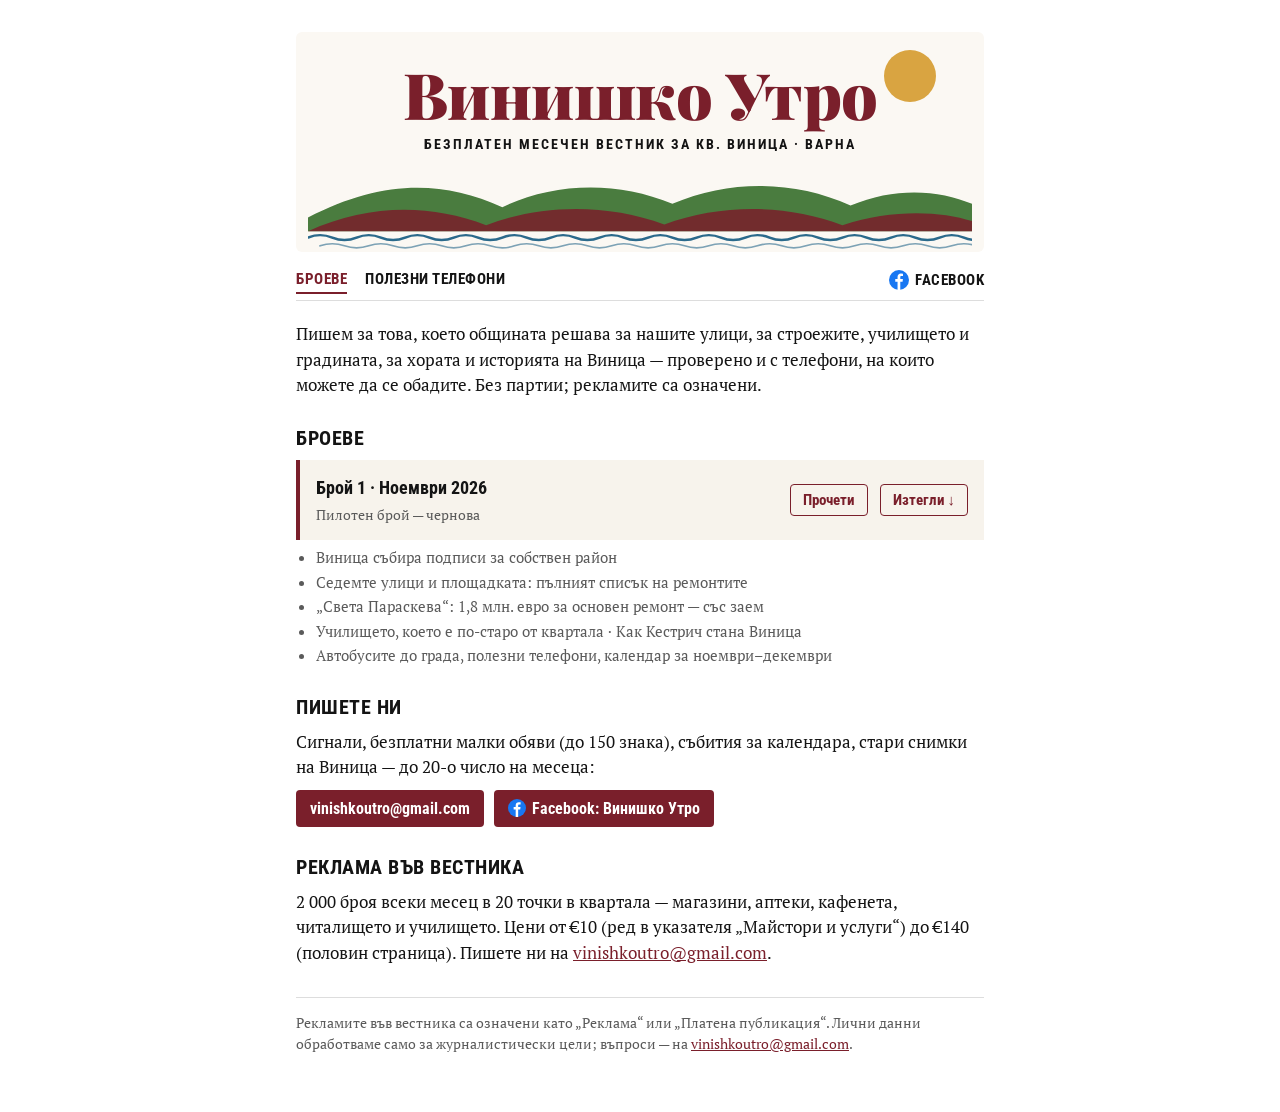
==== index.html @ d51e1d0f "Site: cover band like the Facebook cover (hills, sun, sea; title as real text), responsive and dark-" ====
<!DOCTYPE html>
<html lang="bg">
<head>
<meta charset="utf-8">
<meta name="viewport" content="width=device-width, initial-scale=1">
<title>Винишко Утро — вестникът на квартала</title>
<meta name="description" content="Безплатен месечен вестник за кв. Виница, Варна. Всички броеве в PDF.">
<link href="https://fonts.googleapis.com/css2?family=Playfair+Display:wght@900&family=PT+Serif:ital,wght@0,400;0,700;1,400&family=Roboto+Condensed:wght@400;700&display=swap" rel="stylesheet">
<link rel="stylesheet" href="site.css?v=6">
</head>
<body>
<main>
<header class="hero"><span class="sun" aria-hidden="true"></span><h1>Винишко Утро</h1><p class="tag">Безплатен месечен вестник за кв. Виница · Варна</p><svg class="land" viewBox="0 0 1640 250" preserveAspectRatio="none" aria-hidden="true"><path d="M0 150 C180 40 330 40 480 120 C600 50 760 40 900 110 C1040 40 1200 40 1340 115 C1450 60 1560 70 1640 110 L1640 190 L0 190 Z" fill="#4a7c3f"/><path d="M0 190 C150 110 300 110 440 172 C580 110 740 110 880 170 C1020 110 1180 110 1320 172 C1440 125 1560 130 1640 160 L1640 190 Z" fill="#7a1f2b" opacity=".85"/><path d="M0 208 q30 -14 60 0 t60 0 t60 0 t60 0 t60 0 t60 0 t60 0 t60 0 t60 0 t60 0 t60 0 t60 0 t60 0 t60 0 t60 0 t60 0 t60 0 t60 0 t60 0 t60 0 t60 0 t60 0 t60 0 t60 0 t60 0 t60 0 t60 0 t60 0" stroke="#2b6a8c" stroke-width="7" fill="none" stroke-linecap="round"/><path d="M30 232 q30 -12 60 0 t60 0 t60 0 t60 0 t60 0 t60 0 t60 0 t60 0 t60 0 t60 0 t60 0 t60 0 t60 0 t60 0 t60 0 t60 0 t60 0 t60 0 t60 0 t60 0 t60 0 t60 0 t60 0 t60 0 t60 0 t60 0 t60 0" stroke="#2b6a8c" stroke-width="5" fill="none" stroke-linecap="round" opacity=".6"/></svg></header>
<nav><a href="./" aria-current="page">Броеве</a><a href="telefoni.html">Полезни телефони</a><a class="fb" href="https://www.facebook.com/vinishkoutro" target="_blank" rel="noopener"><svg class="fbicon" viewBox="0 0 24 24" aria-hidden="true"><circle cx="12" cy="12" r="12" fill="#1877F2"/><path fill="#fff" d="M15.12 7.32H16.8V4.4a22 22 0 0 0-2.45-.13c-2.43 0-4.09 1.48-4.09 4.2v2.34H7.52v3.18h2.74V24h3.29v-9.99h2.73l.41-3.18h-3.14V8.8c0-.92.25-1.48 1.57-1.48z"/></svg>Facebook</a></nav>

<p>Пишем за това, което общината решава за нашите улици, за строежите, училището и градината, за хората и историята на Виница — проверено и с телефони, на които можете да се обадите. Без партии; рекламите са означени.</p>

<h2>Броеве</h2>
<div class="issue"><div><b>Брой 1 · Ноември 2026</b><br><small>Пилотен брой — чернова</small></div><span class="acts"><a href="issues/2026-11-broi-01.pdf" class="read" target="_blank" rel="noopener">Прочети</a><a href="issues/2026-11-broi-01.pdf" download>Изтегли ↓</a></span></div>
<ul class="inside">
<li>Виница събира подписи за собствен район</li>
<li>Седемте улици и площадката: пълният списък на ремонтите</li>
<li>„Света Параскева“: 1,8 млн. евро за основен ремонт — със заем</li>
<li>Училището, което е по-старо от квартала · Как Кестрич стана Виница</li>
<li>Автобусите до града, полезни телефони, календар за ноември–декември</li>
</ul>

<h2>Пишете ни</h2>
<p>Сигнали, безплатни малки обяви (до 150 знака), събития за календара, стари снимки на Виница — до 20-о число на месеца:</p>
<div class="contact"><a href="mailto:vinishkoutro@gmail.com">vinishkoutro@gmail.com</a><a href="https://www.facebook.com/vinishkoutro" target="_blank" rel="noopener"><svg class="fbicon" viewBox="0 0 24 24" aria-hidden="true"><circle cx="12" cy="12" r="12" fill="#1877F2"/><path fill="#fff" d="M15.12 7.32H16.8V4.4a22 22 0 0 0-2.45-.13c-2.43 0-4.09 1.48-4.09 4.2v2.34H7.52v3.18h2.74V24h3.29v-9.99h2.73l.41-3.18h-3.14V8.8c0-.92.25-1.48 1.57-1.48z"/></svg>Facebook: Винишко Утро</a></div>

<h2>Реклама във вестника</h2>
<p>2 000 броя всеки месец в 20 точки в квартала — магазини, аптеки, кафенета, читалището и училището. Цени от €10 (ред в указателя „Майстори и услуги“) до €140 (половин страница). Пишете ни на <a href="mailto:vinishkoutro@gmail.com">vinishkoutro@gmail.com</a>.</p>

<p class="note">Рекламите във вестника са означени като „Реклама“ или „Платена публикация“. Лични данни обработваме само за журналистически цели; въпроси — на <a href="mailto:vinishkoutro@gmail.com">vinishkoutro@gmail.com</a>.</p>
</main>
<script src="viewer.js?v=1" defer></script>
</body>
</html>
---- site.css ----
:root{--ink:#141414;--accent:#7a1f2b;--muted:#5a5a5a;--paper:#fff;--tint:#f7f3ec;--rule:#ddd}
@media (prefers-color-scheme:dark){:root:not([data-theme="light"]){--ink:#eee;--accent:#e08a97;--muted:#aaa;--paper:#161616;--tint:#222;--rule:#333}}
:root[data-theme="dark"]{--ink:#eee;--accent:#e08a97;--muted:#aaa;--paper:#161616;--tint:#222;--rule:#333}
*{box-sizing:border-box}body{margin:0;background:var(--paper);color:var(--ink);font:17px/1.5 "PT Serif",Georgia,serif}
main{max-width:720px;margin:0 auto;padding:32px 16px 48px}
/* cover band — same drawing as the Facebook cover (assets/facebook/cover.html), title as real text */
.hero{--hero:#fbf8f3;position:relative;background:var(--hero);text-align:center;padding:30px 12px 0;margin:0 0 14px;border-radius:6px;overflow:hidden}
@media (prefers-color-scheme:dark){:root:not([data-theme="light"]) .hero{--hero:#231e1f}}
:root[data-theme="dark"] .hero{--hero:#231e1f}
.hero h1{font:900 clamp(38px,9vw,64px)/1 "Playfair Display",serif;color:var(--accent);margin:0;letter-spacing:-.5px}
.hero .tag{font:700 clamp(11px,2.6vw,14px) "Roboto Condensed",sans-serif;letter-spacing:2px;text-transform:uppercase;color:var(--ink);margin:10px 0 0}
.hero .sun{position:absolute;right:7%;top:18px;width:clamp(26px,7vw,52px);height:clamp(26px,7vw,52px);border-radius:50%;background:#d9a441}
.hero .land{display:block;width:100%;height:clamp(54px,12vw,86px);margin-top:14px}
.sub{font:14px "Roboto Condensed",sans-serif;letter-spacing:1px;text-transform:uppercase;color:var(--muted);margin:0 0 28px}
h2{font:700 20px "Roboto Condensed",sans-serif;text-transform:uppercase;letter-spacing:.5px;margin:28px 0 10px}
.issue{display:flex;justify-content:space-between;align-items:center;gap:12px;background:var(--tint);padding:14px 16px;border-left:4px solid var(--accent);margin-bottom:10px;flex-wrap:wrap}
.issue b{font-family:"Roboto Condensed",sans-serif;font-size:18px}
.issue a{font:700 15px "Roboto Condensed",sans-serif;color:var(--accent);text-decoration:none;border:1.5px solid var(--accent);padding:6px 12px;border-radius:4px}
.issue a:hover{background:var(--accent);color:#fff}
.note{font-size:14px;color:var(--muted);border-top:1px solid var(--rule);padding-top:14px;margin-top:32px}
p{margin:0 0 10px}
.issue small{color:var(--muted);font-size:14px}
.inside{margin:-4px 0 18px;padding:0 0 0 20px;font-size:15px;color:var(--muted)}
.inside li{margin:2px 0}
dl.phones{margin:0;display:grid;grid-template-columns:1fr auto;gap:0 16px;font-size:16px}
dl.phones dt,dl.phones dd{margin:0;padding:7px 0;border-bottom:1px solid var(--rule)}
dl.phones dd{text-align:right;white-space:nowrap}
dl.phones dt small{display:block;color:var(--muted);font-size:13px}
dl.phones dt small a[href^="tel:"]{font-size:14px}
a{color:var(--accent)}
a[href^="tel:"]{font:700 17px "Roboto Condensed",sans-serif;text-decoration:none}
.contact{display:flex;gap:10px;flex-wrap:wrap;margin:6px 0 12px}
.contact a{font:700 16px "Roboto Condensed",sans-serif;text-decoration:none;color:#fff;background:var(--accent);padding:9px 14px;border-radius:4px}
:root[data-theme="dark"] .contact a{color:#161616}
@media (prefers-color-scheme:dark){:root:not([data-theme="light"]) .contact a{color:#161616}}
.small{font-size:14px;color:var(--muted)}

nav{display:flex;align-items:center;gap:4px 18px;flex-wrap:wrap;margin:0 0 20px;padding-bottom:6px;border-bottom:1px solid var(--rule);font:700 15px "Roboto Condensed",sans-serif;text-transform:uppercase;letter-spacing:.5px}
nav a{color:var(--ink);text-decoration:none;padding:4px 0;border-bottom:2px solid transparent}
nav a:hover,nav a[aria-current]{color:var(--accent);border-bottom-color:var(--accent)}
nav .fb{margin-left:auto;display:inline-flex;align-items:center;gap:6px;border:none}
.fbicon{width:20px;height:20px;flex:none;vertical-align:-4px}
.contact a .fbicon{width:18px;height:18px;margin-right:6px}
.contact a{display:inline-flex;align-items:center}
.issue .acts{display:flex;gap:12px;flex-wrap:wrap}
/* PDF reader overlay (viewer.js) */
.pv-lock,.pv-lock body{overflow:hidden}
.pv{position:fixed;inset:0;z-index:50;background:#2b2b2b;display:none;flex-direction:column}
.pv.open{display:flex}
.pv-bar{display:flex;align-items:center;gap:10px;padding:8px 10px;background:#141414;color:#fff;font:15px "Roboto Condensed",sans-serif;padding-top:max(8px,env(safe-area-inset-top))}
.pv-title{flex:1;min-width:0;white-space:nowrap;overflow:hidden;text-overflow:ellipsis;font-size:16px}
.pv-info{white-space:nowrap;color:#bbb}
.pv-tools{display:flex;gap:6px;align-items:center}
.pv-tools button,.pv-tools a{background:#2a2a2a;color:#fff;border:1px solid #555;border-radius:4px;font:700 17px "Roboto Condensed",sans-serif;min-width:40px;height:40px;padding:0 10px;cursor:pointer;text-decoration:none;display:inline-flex;align-items:center;justify-content:center}
.pv-tools button:disabled{opacity:.35;cursor:default}
.pv-tools .pv-x{background:#7a1f2b;border-color:#7a1f2b}
.pv-pages{flex:1;overflow:auto;padding:12px 8px 24px;overscroll-behavior:contain;-webkit-overflow-scrolling:touch}
.pv-page{margin:0 auto 12px;background:#fff;box-shadow:0 2px 12px rgba(0,0,0,.5)}
.pv-page canvas{display:block;width:100%;height:100%}
.pv-msg{color:#ddd;text-align:center;margin-top:30vh;font:17px "Roboto Condensed",sans-serif}
.pv-msg a{color:#f0b8c0}
@media (max-width:560px){.pv-title{display:none}.pv-info{flex:1}.pv-tools a span{display:none}}
@media (max-width:520px){.hero{padding-top:34px}.hero .sun{top:8px;right:10px;width:22px;height:22px}.hero .tag{letter-spacing:.6px;font-size:11px}}
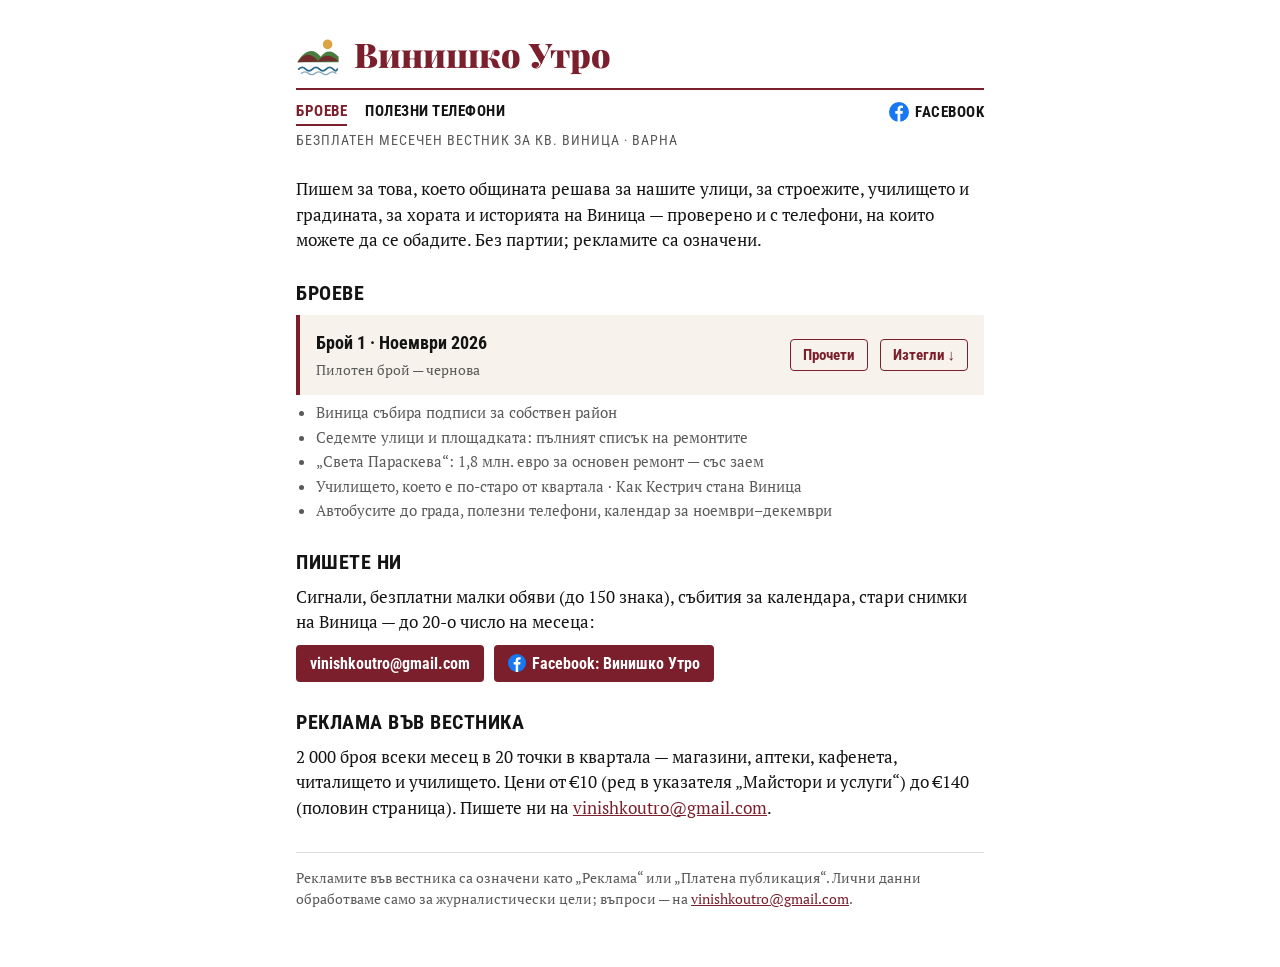
==== commit d1e2c6f3: "Revert "Site: cover band like the Facebook cover (hills, sun, sea; title as real text), responsive a" ====
--- a/index.html
+++ b/index.html
@@ -6,12 +6,13 @@
 <title>Винишко Утро — вестникът на квартала</title>
 <meta name="description" content="Безплатен месечен вестник за кв. Виница, Варна. Всички броеве в PDF.">
 <link href="https://fonts.googleapis.com/css2?family=Playfair+Display:wght@900&family=PT+Serif:ital,wght@0,400;0,700;1,400&family=Roboto+Condensed:wght@400;700&display=swap" rel="stylesheet">
-<link rel="stylesheet" href="site.css?v=6">
+<link rel="stylesheet" href="site.css?v=3">
 </head>
 <body>
 <main>
-<header class="hero"><span class="sun" aria-hidden="true"></span><h1>Винишко Утро</h1><p class="tag">Безплатен месечен вестник за кв. Виница · Варна</p><svg class="land" viewBox="0 0 1640 250" preserveAspectRatio="none" aria-hidden="true"><path d="M0 150 C180 40 330 40 480 120 C600 50 760 40 900 110 C1040 40 1200 40 1340 115 C1450 60 1560 70 1640 110 L1640 190 L0 190 Z" fill="#4a7c3f"/><path d="M0 190 C150 110 300 110 440 172 C580 110 740 110 880 170 C1020 110 1180 110 1320 172 C1440 125 1560 130 1640 160 L1640 190 Z" fill="#7a1f2b" opacity=".85"/><path d="M0 208 q30 -14 60 0 t60 0 t60 0 t60 0 t60 0 t60 0 t60 0 t60 0 t60 0 t60 0 t60 0 t60 0 t60 0 t60 0 t60 0 t60 0 t60 0 t60 0 t60 0 t60 0 t60 0 t60 0 t60 0 t60 0 t60 0 t60 0 t60 0 t60 0" stroke="#2b6a8c" stroke-width="7" fill="none" stroke-linecap="round"/><path d="M30 232 q30 -12 60 0 t60 0 t60 0 t60 0 t60 0 t60 0 t60 0 t60 0 t60 0 t60 0 t60 0 t60 0 t60 0 t60 0 t60 0 t60 0 t60 0 t60 0 t60 0 t60 0 t60 0 t60 0 t60 0 t60 0 t60 0 t60 0 t60 0" stroke="#2b6a8c" stroke-width="5" fill="none" stroke-linecap="round" opacity=".6"/></svg></header>
+<header><img src="logo.svg" alt=""><h1>Винишко Утро</h1></header>
 <nav><a href="./" aria-current="page">Броеве</a><a href="telefoni.html">Полезни телефони</a><a class="fb" href="https://www.facebook.com/vinishkoutro" target="_blank" rel="noopener"><svg class="fbicon" viewBox="0 0 24 24" aria-hidden="true"><circle cx="12" cy="12" r="12" fill="#1877F2"/><path fill="#fff" d="M15.12 7.32H16.8V4.4a22 22 0 0 0-2.45-.13c-2.43 0-4.09 1.48-4.09 4.2v2.34H7.52v3.18h2.74V24h3.29v-9.99h2.73l.41-3.18h-3.14V8.8c0-.92.25-1.48 1.57-1.48z"/></svg>Facebook</a></nav>
+<p class="sub">Безплатен месечен вестник за кв. Виница · Варна</p>
 
 <p>Пишем за това, което общината решава за нашите улици, за строежите, училището и градината, за хората и историята на Виница — проверено и с телефони, на които можете да се обадите. Без партии; рекламите са означени.</p>
 
--- a/site.css
+++ b/site.css
@@ -3,14 +3,9 @@
 :root[data-theme="dark"]{--ink:#eee;--accent:#e08a97;--muted:#aaa;--paper:#161616;--tint:#222;--rule:#333}
 *{box-sizing:border-box}body{margin:0;background:var(--paper);color:var(--ink);font:17px/1.5 "PT Serif",Georgia,serif}
 main{max-width:720px;margin:0 auto;padding:32px 16px 48px}
-/* cover band — same drawing as the Facebook cover (assets/facebook/cover.html), title as real text */
-.hero{--hero:#fbf8f3;position:relative;background:var(--hero);text-align:center;padding:30px 12px 0;margin:0 0 14px;border-radius:6px;overflow:hidden}
-@media (prefers-color-scheme:dark){:root:not([data-theme="light"]) .hero{--hero:#231e1f}}
-:root[data-theme="dark"] .hero{--hero:#231e1f}
-.hero h1{font:900 clamp(38px,9vw,64px)/1 "Playfair Display",serif;color:var(--accent);margin:0;letter-spacing:-.5px}
-.hero .tag{font:700 clamp(11px,2.6vw,14px) "Roboto Condensed",sans-serif;letter-spacing:2px;text-transform:uppercase;color:var(--ink);margin:10px 0 0}
-.hero .sun{position:absolute;right:7%;top:18px;width:clamp(26px,7vw,52px);height:clamp(26px,7vw,52px);border-radius:50%;background:#d9a441}
-.hero .land{display:block;width:100%;height:clamp(54px,12vw,86px);margin-top:14px}
+header{display:flex;align-items:center;gap:14px;border-bottom:2px solid var(--accent);padding-bottom:12px;margin-bottom:8px}
+header img{width:44px;height:44px}
+h1{font:900 34px/1 "Playfair Display",serif;color:var(--accent);margin:0}
 .sub{font:14px "Roboto Condensed",sans-serif;letter-spacing:1px;text-transform:uppercase;color:var(--muted);margin:0 0 28px}
 h2{font:700 20px "Roboto Condensed",sans-serif;text-transform:uppercase;letter-spacing:.5px;margin:28px 0 10px}
 .issue{display:flex;justify-content:space-between;align-items:center;gap:12px;background:var(--tint);padding:14px 16px;border-left:4px solid var(--accent);margin-bottom:10px;flex-wrap:wrap}
@@ -35,7 +30,7 @@
 @media (prefers-color-scheme:dark){:root:not([data-theme="light"]) .contact a{color:#161616}}
 .small{font-size:14px;color:var(--muted)}
 
-nav{display:flex;align-items:center;gap:4px 18px;flex-wrap:wrap;margin:0 0 20px;padding-bottom:6px;border-bottom:1px solid var(--rule);font:700 15px "Roboto Condensed",sans-serif;text-transform:uppercase;letter-spacing:.5px}
+nav{display:flex;align-items:center;gap:4px 18px;flex-wrap:wrap;margin:0 0 6px;font:700 15px "Roboto Condensed",sans-serif;text-transform:uppercase;letter-spacing:.5px}
 nav a{color:var(--ink);text-decoration:none;padding:4px 0;border-bottom:2px solid transparent}
 nav a:hover,nav a[aria-current]{color:var(--accent);border-bottom-color:var(--accent)}
 nav .fb{margin-left:auto;display:inline-flex;align-items:center;gap:6px;border:none}
@@ -60,4 +55,3 @@
 .pv-msg{color:#ddd;text-align:center;margin-top:30vh;font:17px "Roboto Condensed",sans-serif}
 .pv-msg a{color:#f0b8c0}
 @media (max-width:560px){.pv-title{display:none}.pv-info{flex:1}.pv-tools a span{display:none}}
-@media (max-width:520px){.hero{padding-top:34px}.hero .sun{top:8px;right:10px;width:22px;height:22px}.hero .tag{letter-spacing:.6px;font-size:11px}}
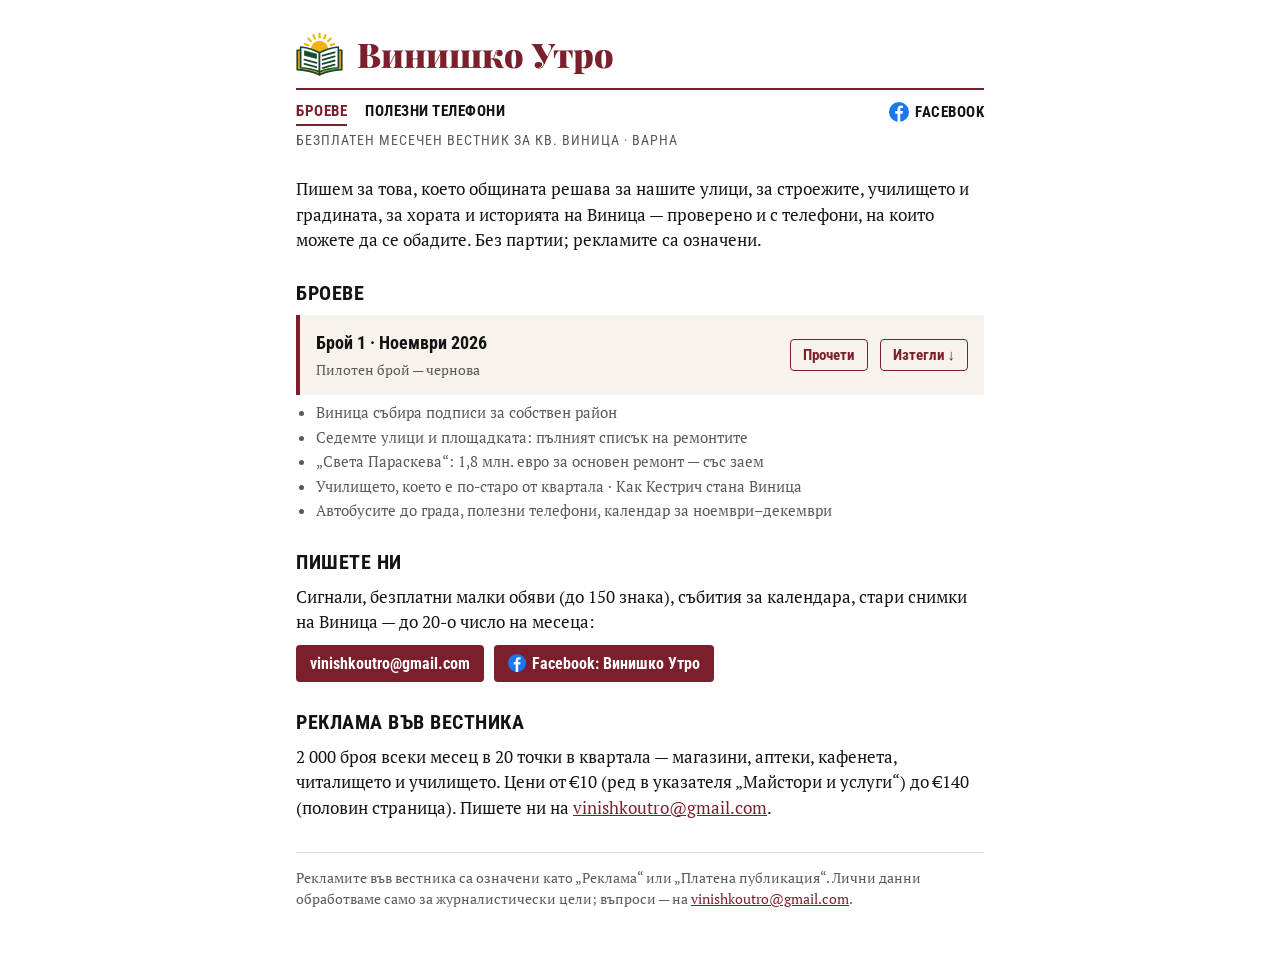
==== commit f2ffdcd0: "Site: new logo (open book + rising sun) Co-Authored-By: Claude Opus 5.5 <noreply@anthropic.com>" ====
--- a/index.html
+++ b/index.html
@@ -6,11 +6,11 @@
 <title>Винишко Утро — вестникът на квартала</title>
 <meta name="description" content="Безплатен месечен вестник за кв. Виница, Варна. Всички броеве в PDF.">
 <link href="https://fonts.googleapis.com/css2?family=Playfair+Display:wght@900&family=PT+Serif:ital,wght@0,400;0,700;1,400&family=Roboto+Condensed:wght@400;700&display=swap" rel="stylesheet">
-<link rel="stylesheet" href="site.css?v=3">
+<link rel="stylesheet" href="site.css?v=8">
 </head>
 <body>
 <main>
-<header><img src="logo.svg" alt=""><h1>Винишко Утро</h1></header>
+<header><img src="logo.svg?v=2" alt=""><h1>Винишко Утро</h1></header>
 <nav><a href="./" aria-current="page">Броеве</a><a href="telefoni.html">Полезни телефони</a><a class="fb" href="https://www.facebook.com/vinishkoutro" target="_blank" rel="noopener"><svg class="fbicon" viewBox="0 0 24 24" aria-hidden="true"><circle cx="12" cy="12" r="12" fill="#1877F2"/><path fill="#fff" d="M15.12 7.32H16.8V4.4a22 22 0 0 0-2.45-.13c-2.43 0-4.09 1.48-4.09 4.2v2.34H7.52v3.18h2.74V24h3.29v-9.99h2.73l.41-3.18h-3.14V8.8c0-.92.25-1.48 1.57-1.48z"/></svg>Facebook</a></nav>
 <p class="sub">Безплатен месечен вестник за кв. Виница · Варна</p>
 
--- a/site.css
+++ b/site.css
@@ -4,7 +4,7 @@
 *{box-sizing:border-box}body{margin:0;background:var(--paper);color:var(--ink);font:17px/1.5 "PT Serif",Georgia,serif}
 main{max-width:720px;margin:0 auto;padding:32px 16px 48px}
 header{display:flex;align-items:center;gap:14px;border-bottom:2px solid var(--accent);padding-bottom:12px;margin-bottom:8px}
-header img{width:44px;height:44px}
+header img{height:44px;width:auto}
 h1{font:900 34px/1 "Playfair Display",serif;color:var(--accent);margin:0}
 .sub{font:14px "Roboto Condensed",sans-serif;letter-spacing:1px;text-transform:uppercase;color:var(--muted);margin:0 0 28px}
 h2{font:700 20px "Roboto Condensed",sans-serif;text-transform:uppercase;letter-spacing:.5px;margin:28px 0 10px}
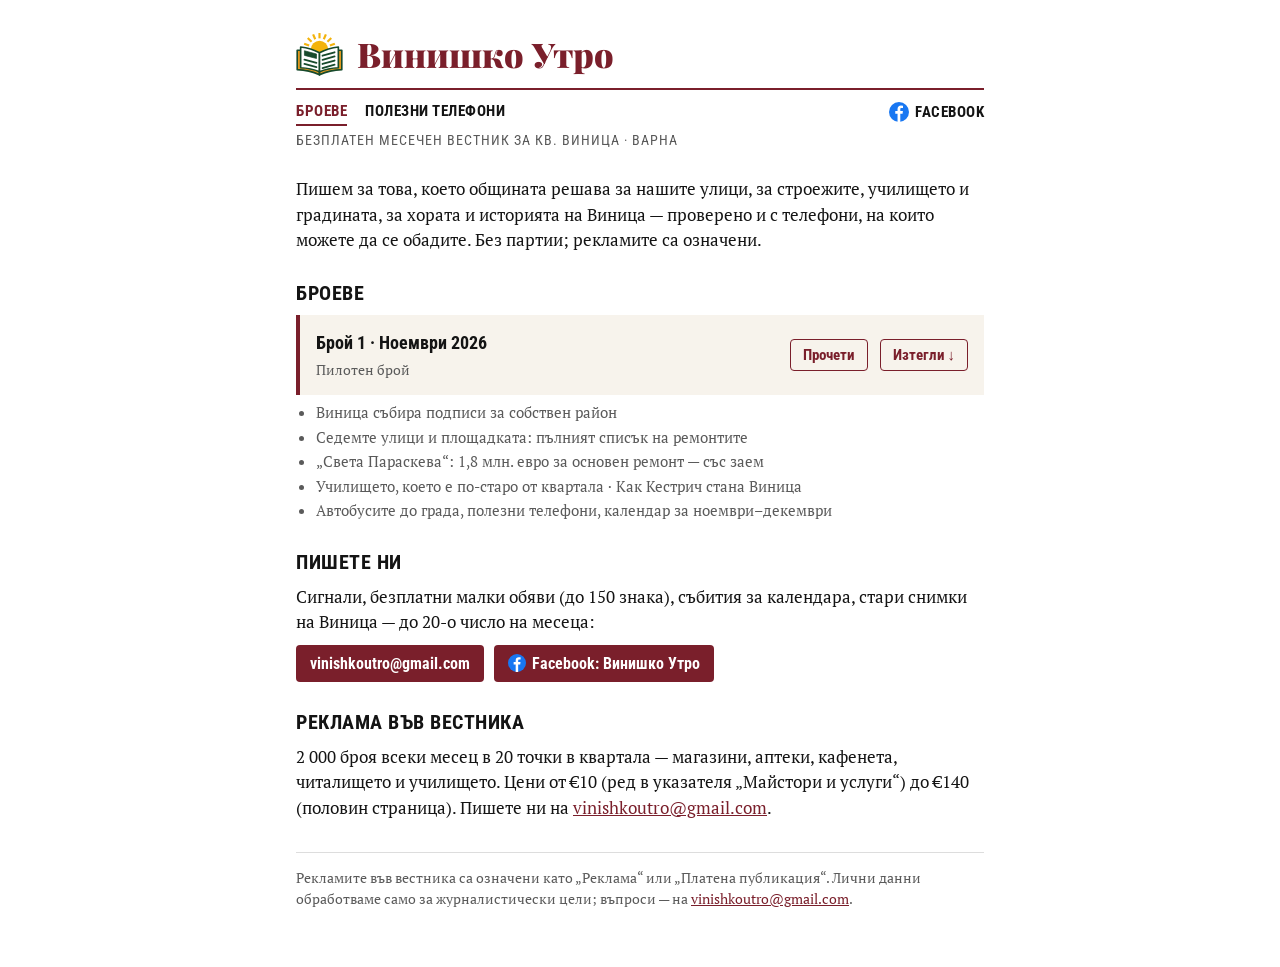
==== commit a3177f48: "Брой 1 · Ноември 2026" ====
--- a/index.html
+++ b/index.html
@@ -17,7 +17,7 @@
 <p>Пишем за това, което общината решава за нашите улици, за строежите, училището и градината, за хората и историята на Виница — проверено и с телефони, на които можете да се обадите. Без партии; рекламите са означени.</p>
 
 <h2>Броеве</h2>
-<div class="issue"><div><b>Брой 1 · Ноември 2026</b><br><small>Пилотен брой — чернова</small></div><span class="acts"><a href="issues/2026-11-broi-01.pdf" class="read" target="_blank" rel="noopener">Прочети</a><a href="issues/2026-11-broi-01.pdf" download>Изтегли ↓</a></span></div>
+<div class="issue"><div><b>Брой 1 · Ноември 2026</b><br><small>Пилотен брой</small></div><span class="acts"><a href="issues/2026-11-broi-01.pdf" class="read" target="_blank" rel="noopener">Прочети</a><a href="issues/2026-11-broi-01.pdf" download>Изтегли ↓</a></span></div>
 <ul class="inside">
 <li>Виница събира подписи за собствен район</li>
 <li>Седемте улици и площадката: пълният списък на ремонтите</li>
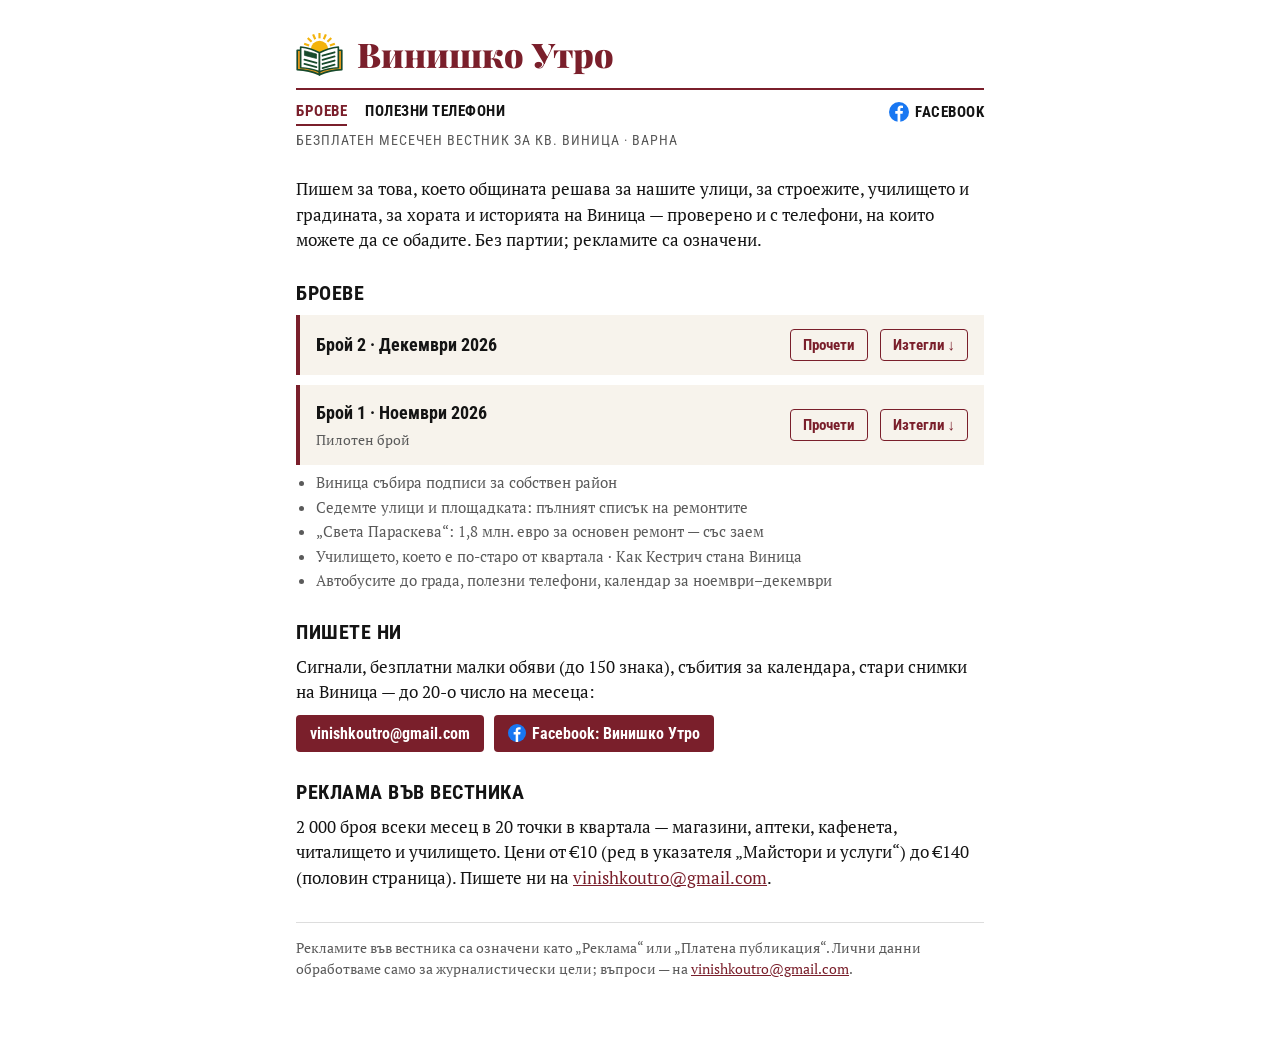
==== commit 553a71af: "Брой 2 · Декември 2026" ====
--- a/index.html
+++ b/index.html
@@ -17,6 +17,7 @@
 <p>Пишем за това, което общината решава за нашите улици, за строежите, училището и градината, за хората и историята на Виница — проверено и с телефони, на които можете да се обадите. Без партии; рекламите са означени.</p>
 
 <h2>Броеве</h2>
+<div class="issue"><div><b>Брой 2 · Декември 2026</b></div><span class="acts"><a href="issues/2026-12-broi-02.pdf" class="read" target="_blank" rel="noopener">Прочети</a><a href="issues/2026-12-broi-02.pdf" download>Изтегли ↓</a></span></div>
 <div class="issue"><div><b>Брой 1 · Ноември 2026</b><br><small>Пилотен брой</small></div><span class="acts"><a href="issues/2026-11-broi-01.pdf" class="read" target="_blank" rel="noopener">Прочети</a><a href="issues/2026-11-broi-01.pdf" download>Изтегли ↓</a></span></div>
 <ul class="inside">
 <li>Виница събира подписи за собствен район</li>
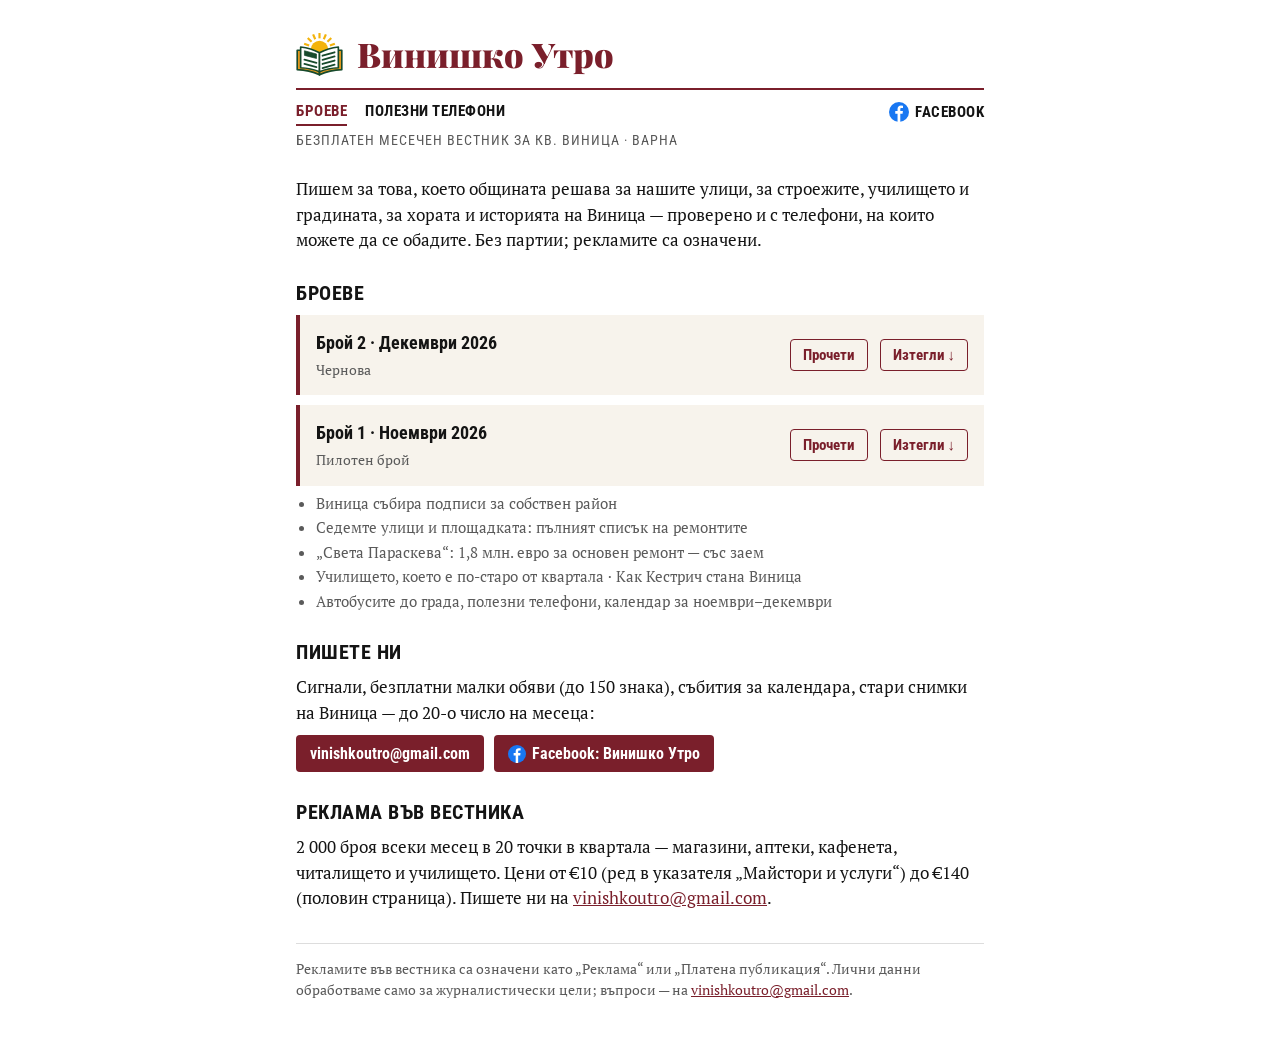
==== commit 53d80894: "Брой 2: чернова" ====
--- a/index.html
+++ b/index.html
@@ -17,7 +17,7 @@
 <p>Пишем за това, което общината решава за нашите улици, за строежите, училището и градината, за хората и историята на Виница — проверено и с телефони, на които можете да се обадите. Без партии; рекламите са означени.</p>
 
 <h2>Броеве</h2>
-<div class="issue"><div><b>Брой 2 · Декември 2026</b></div><span class="acts"><a href="issues/2026-12-broi-02.pdf" class="read" target="_blank" rel="noopener">Прочети</a><a href="issues/2026-12-broi-02.pdf" download>Изтегли ↓</a></span></div>
+<div class="issue"><div><b>Брой 2 · Декември 2026</b><br><small>Чернова</small></div><span class="acts"><a href="issues/2026-12-broi-02.pdf" class="read" target="_blank" rel="noopener">Прочети</a><a href="issues/2026-12-broi-02.pdf" download>Изтегли ↓</a></span></div>
 <div class="issue"><div><b>Брой 1 · Ноември 2026</b><br><small>Пилотен брой</small></div><span class="acts"><a href="issues/2026-11-broi-01.pdf" class="read" target="_blank" rel="noopener">Прочети</a><a href="issues/2026-11-broi-01.pdf" download>Изтегли ↓</a></span></div>
 <ul class="inside">
 <li>Виница събира подписи за собствен район</li>
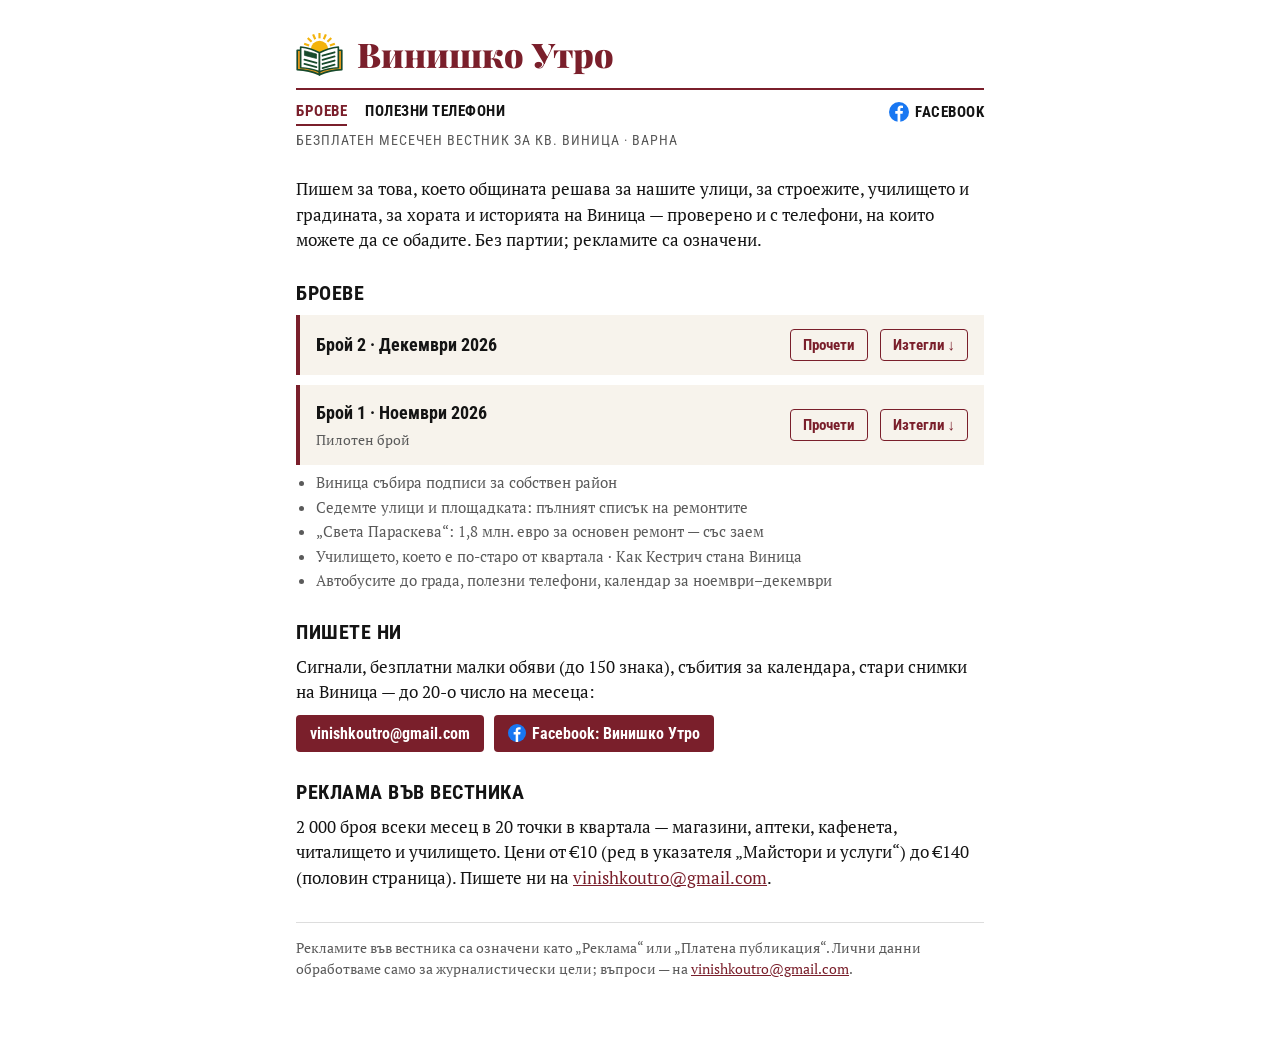
==== commit 5456013d: "Брой 2 · Декември 2026 — final, no 'Чернова'" ====
--- a/index.html
+++ b/index.html
@@ -17,7 +17,7 @@
 <p>Пишем за това, което общината решава за нашите улици, за строежите, училището и градината, за хората и историята на Виница — проверено и с телефони, на които можете да се обадите. Без партии; рекламите са означени.</p>
 
 <h2>Броеве</h2>
-<div class="issue"><div><b>Брой 2 · Декември 2026</b><br><small>Чернова</small></div><span class="acts"><a href="issues/2026-12-broi-02.pdf" class="read" target="_blank" rel="noopener">Прочети</a><a href="issues/2026-12-broi-02.pdf" download>Изтегли ↓</a></span></div>
+<div class="issue"><div><b>Брой 2 · Декември 2026</b></div><span class="acts"><a href="issues/2026-12-broi-02.pdf" class="read" target="_blank" rel="noopener">Прочети</a><a href="issues/2026-12-broi-02.pdf" download>Изтегли ↓</a></span></div>
 <div class="issue"><div><b>Брой 1 · Ноември 2026</b><br><small>Пилотен брой</small></div><span class="acts"><a href="issues/2026-11-broi-01.pdf" class="read" target="_blank" rel="noopener">Прочети</a><a href="issues/2026-11-broi-01.pdf" download>Изтегли ↓</a></span></div>
 <ul class="inside">
 <li>Виница събира подписи за собствен район</li>
